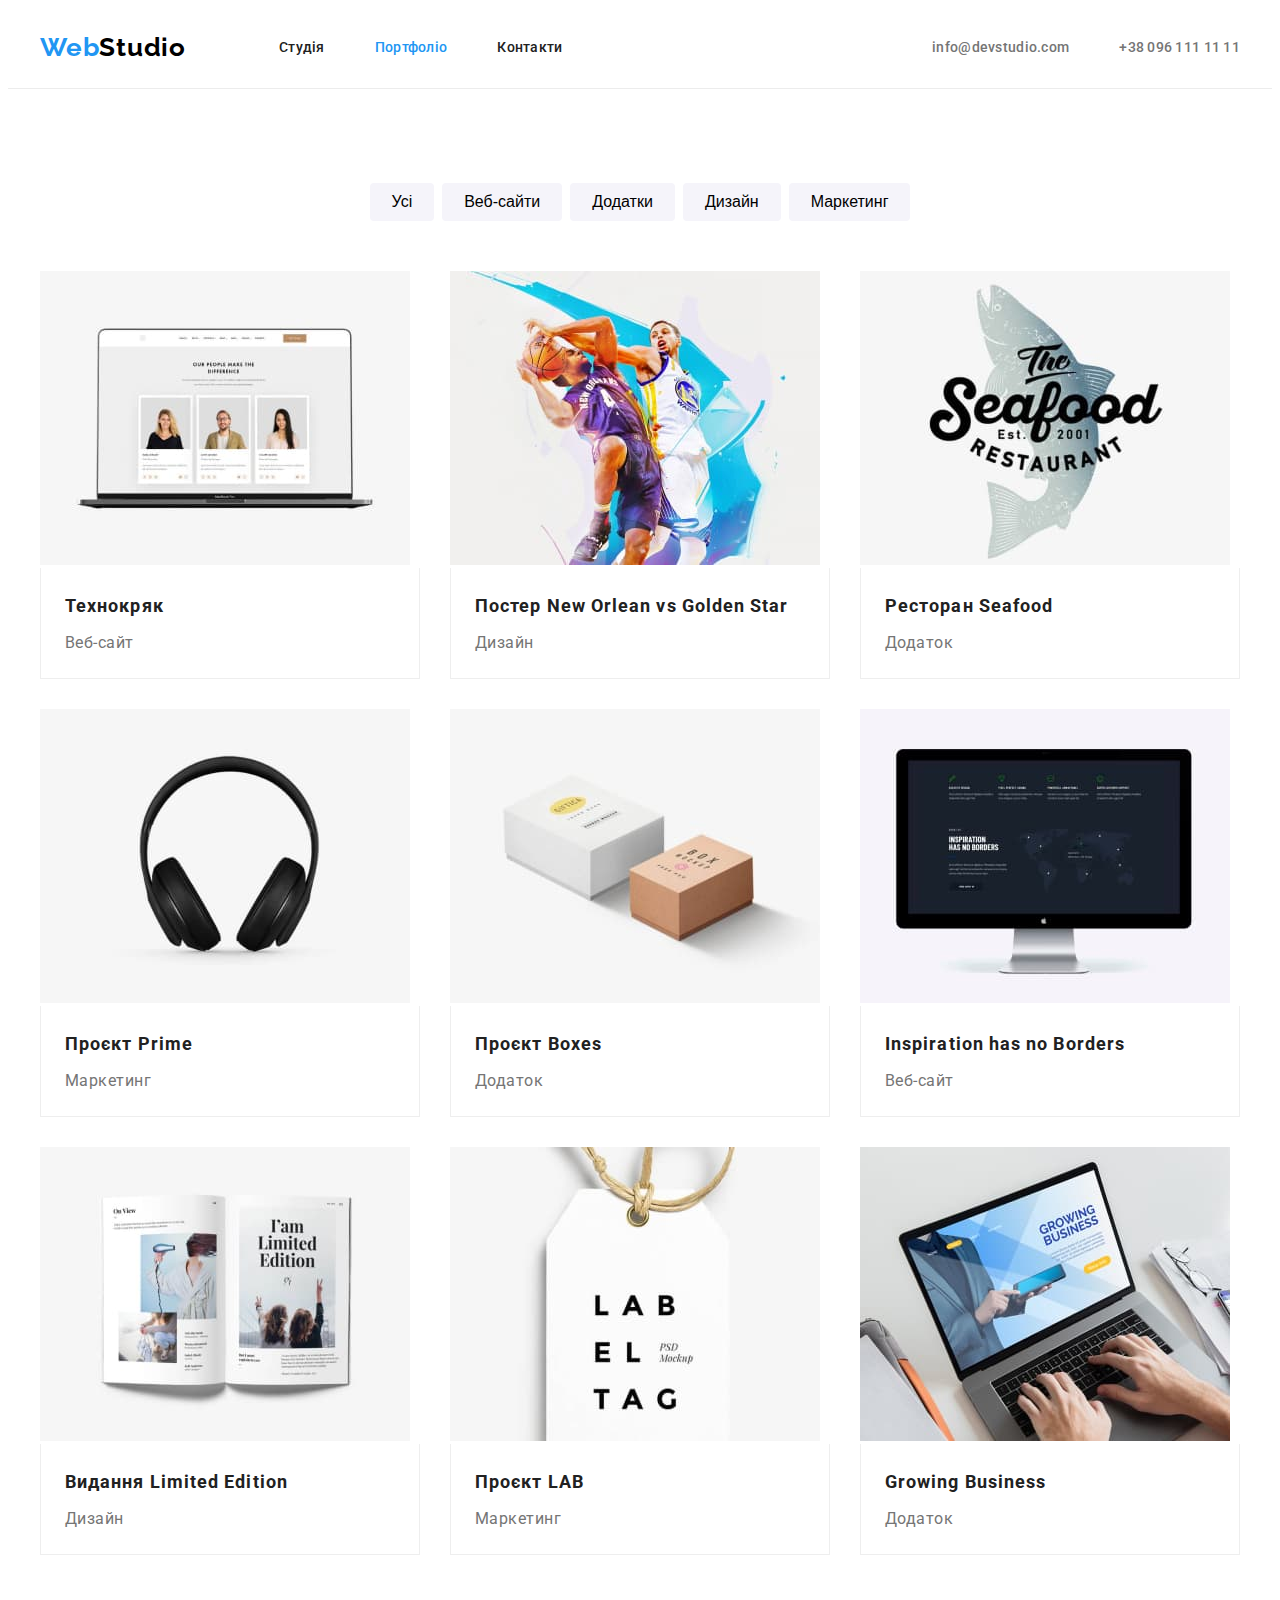
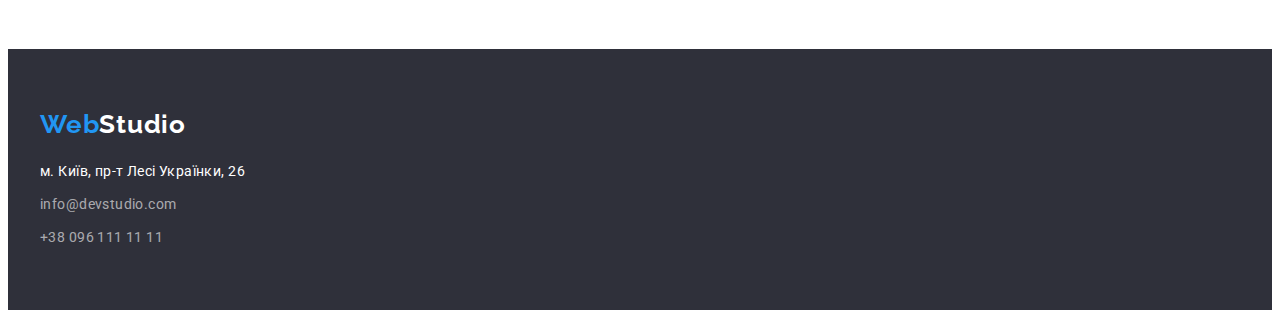
==== portfolio.html @ 23560414 "start" ====
<!DOCTYPE html>
<html lang="uk">
  <head>
    <meta charset="UTF-8" />
    <meta http-equiv="X-UA-Compatible" content="IE=edge" />
    <meta name="viewport" content="width=device-width, initial-scale=1.0" />
    <link
      rel="stylesheet"
      href="https://cdnjs.cloudflare.com/ajax/libs/modern-normalize/1.1.0/modern-normalize.min.css"
      integrity="sha512-wpPYUAdjBVSE4KJnH1VR1HeZfpl1ub8YT/NKx4PuQ5NmX2tKuGu6U/JRp5y+Y8XG2tV+wKQpNHVUX03MfMFn9Q=="
      crossorigin="anonymous"
      referrerpolicy="no-referrer"
    />
    <link rel="stylesheet" href="./css/styles.css" />
    <link rel="preconnect" href="https://fonts.googleapis.com" />
    <link rel="preconnect" href="https://fonts.gstatic.com" crossorigin />
    <link
      href="https://fonts.googleapis.com/css2?family=Raleway:wght@700&family=Roboto:wght@400;500;700;900&display=swap"
      rel="stylesheet"
    />
    <title>Портфоліо</title>
  </head>
  <body>
    <header class="page-header">
      <div class="container header-container">
        <a href="./index.html" class="logo"
          ><span class="logo-web">Web</span>Studio</a
        >
        <nav class="navigation">
          <ul class="header-nav">
            <li>
              <a href="./index.html" class="link-nav">Студія</a>
            </li>
            <li>
              <a href="./portfolio.html" class="link-nav current">Портфоліо</a>
            </li>
            <li>
              <a href="" class="link-nav">Контакти</a>
            </li>
          </ul>
        </nav>
        <ul class="contacts-nav-flex">
          <li>
            <a href="mailto:info@devstudio.com" class="contacts-nav"
              >info@devstudio.com</a
            >
          </li>
          <li>
            <a href="tel:+380961111111" class="contacts-nav"
              >+38 096 111 11 11</a
            >
          </li>
        </ul>
      </div>
    </header>
    <main>
        <section class="section">
          <div class="container">
            <h1 class="visually-hidden">Фільтр</h1>
          <ul class="container-filter">
            <li class="filter-list">
              <button type="button" class="button button-filter">Усі</button>
            </li>
            <li class="filter-list">
              <button type="button" class="button button-filter">
                Веб-сайти
              </button>
            </li>
            <li class="filter-list">
              <button type="button" class="button button-filter">
                Додатки
              </button>
            </li>
            <li class="filter-list">
              <button type="button" class="button button-filter">Дизайн</button>
            </li>
            <li class="filter-list">
              <button type="button" class="button button-filter">
                Маркетинг
              </button>
            </li>
          </ul>
          <ul class="container-projects">
            <li class="projects-list">
              <img
                src="./images/project-1.jpg"
                alt="Проект-1"
                width="370"
                height="294"
              />
              <div class="projects-item">
                <h2 class="title title-project">Технокряк</h2>
                <p class="content content-view">Веб-сайт</p>
              </div>
            </li>
            <li class="projects-list">
              <img
                src="./images/project-2.jpg"
                alt="Проект-2"
                width="370"
                height="294"
              />
              <div class="projects-item">
                <h2 class="title title-project">
                  Постер New Orlean vs Golden Star
                </h2>
                <p class="content content-view">Дизайн</p>
              </div>
            </li>
            <li class="projects-list">
              <img
                src="./images/project-3.jpg"
                alt="Проект-3"
                width="370"
                height="294"
              />
              <div class="projects-item">
                <h2 class="title title-project">Ресторан Seafood</h2>
                <p class="content content-view">Додаток</p>
              </div>
            </li>
            <li class="projects-list">
              <img
                src="./images/project-4.jpg"
                alt="Проект-4"
                width="370"
                height="294"
              />
              <div class="projects-item">
                <h2 class="title title-project">Проєкт Prime</h2>
                <p class="content content-view">Маркетинг</p>
              </div>
            </li>
            <li class="projects-list">
              <img
                src="./images/project-5.jpg"
                alt="Проект-5"
                width="370"
                height="294"
              />
              <div class="projects-item">
                <h2 class="title title-project">Проєкт Boxes</h2>
                <p class="content content-view">Додаток</p>
              </div>
            </li>
            <li class="projects-list">
              <img
                src="./images/project-6.jpg"
                alt="Проект-6"
                width="370"
                height="294"
              />
              <div class="projects-item">
                <h2 class="title title-project">Inspiration has no Borders</h2>
                <p class="content content-view">Веб-сайт</p>
              </div>
            </li>
            <li class="projects-list">
              <img
                src="./images/project-7.jpg"
                alt="Проект-7"
                width="370"
                height="294"
              />
              <div class="projects-item">
                <h2 class="title title-project">Видання Limited Edition</h2>
                <p class="content content-view">Дизайн</p>
              </div>
            </li>
            <li class="projects-list">
              <img
                src="./images/project-8.jpg"
                alt="Проект-8"
                width="370"
                height="294"
              />
              <div class="projects-item">
                <h2 class="title title-project">Проєкт LAB</h2>
                <p class="content content-view">Маркетинг</p>
              </div>
            </li>
            <li class="projects-list">
              <img
                src="./images/project-9.jpg"
                alt="Проект-9"
                width="370"
                height="294"
              />
              <div class="projects-item">
                <h2 class="title title-project">Growing Business</h2>
                <p class="content content-view">Додаток</p>
              </div>
            </li>
          </ul>
          </div>
      </section>
    </main>
    <footer class="footer">
      <div class="container">
        <a href="./index.html" class="logo-footer"
          ><span class="logo-web-footer">Web</span>Studio</a
        >
        <address>
          <ul>
            <li class="footer-list">
              <a href="https://goo.gl/maps/j4HgzEJUqqc4Ymoc8" class="address">
                м. Київ, пр-т Лесі Українки, 26</a
              >
            </li>
            <li class="footer-list">
              <a href="mailto:info@devstudio.com" class="contacts-footer"
                >info@devstudio.com</a
              >
            </li>
            <li>
              <a href="tel:+380961111111" class="contacts-footer"
                >+38 096 111 11 11</a
              >
            </li>
          </ul>
        </address>
      </div>
    </footer>
  </body>
</html>
---- css/styles.css ----
h1,
h2,
h3,
h4,
h5,
h6,
p{
    margin: 0;
}

body{
    background-color: #FFFFFF;
    font-family: 'Roboto', sans-serif;
    color: #757575;
    font-size: 14px;
    letter-spacing: 0.03em;
}
footer{
    background-color: #2F303A;
}
ul{
    list-style: none;
    padding: 0;
    margin: 0;
}

/* Header */
.header-nav{
    display: flex;
    gap: 50px;
}
.page-header{
    border-bottom: 1px solid #ECECEC;
    padding-top: 24px;
    padding-bottom: 25px;
}
.contacts-nav-flex{
    display: flex;
    gap: 50px;
}
.header-container{
    display: flex;
    align-items: center;
}
.logo{
    color: black;
    font-family: 'Raleway', sans-serif;
    text-decoration: none;
    font-weight: 700;
    font-size: 26px;
    line-height: 1.1923;
    letter-spacing: 0.03em;
    margin-right: 93px;
}
.logo-web{
    color: #2196F3;
    font-family: 'Raleway', sans-serif;
    text-decoration: none;
    font-weight: 700;
    font-size: 26px;
    line-height: 1.1923;
    letter-spacing: 0.03em;
}
.navigation{
    margin-right: auto;
}
.link-nav{
    color: #212121;
    text-decoration: none;
    font-weight: 500;
    font-size: 14px;
    line-height: 1.1428;
    letter-spacing: 0.02em;
    padding-top: 10px;
    padding-bottom: 10px;
}
.link-nav:hover, 
.link-nav:focus{
    color: #2196F3;
}
.contacts-nav{
    color: #757575;
    text-decoration: none;
    font-weight: 500;
    font-size: 14px;
    line-height: 1.1428;
    letter-spacing: 0.02em;
    padding-top: 10px;
    padding-bottom: 10px;
}
.contacts-nav:hover, 
.contacts-nav:focus{
    color: #2196F3;
}
/* Main index */
.banner{
    background-color: #2F303A;
    padding-top: 200px;
    padding-bottom: 200px;
}
.banner-title{
    color: #FFFFFF;
    text-align: center;
    font-weight: 900;
    font-size: 44px;
    line-height: 1.3636;
    letter-spacing: 0.06em;
    text-transform: uppercase;
    width: 696px;
    margin: 0 auto;
}
.title{
    color: #212121;
}
.content{
    color: #757575;
}
.logo-footer{
    color: #FFFFFF;
    font-family: 'Raleway', sans-serif;
    text-decoration: none;
    font-weight: 700;
    font-size: 26px;
    line-height: 1.1923;
    letter-spacing: 0.03em;
    margin-bottom: 20px;
    display: block;
}
.logo-web-footer{
    color: #2196F3;
    font-family: 'Raleway', sans-serif;
    text-decoration: none;
    font-weight: 700;
    font-size: 26px;
    line-height: 1.1923;
    letter-spacing: 0.03em;
}
.footer-list{
    margin-bottom: 9px;
}
.address{
    color: #FFFFFF;
    text-decoration: none;
    font-weight: 400;
    font-size: 14px;
    line-height: 1.7142;
    letter-spacing: 0.03em;
    font-style: normal;
}
.address:focus,
.address:hover{
    color: #2196F3; 
}
.contacts-footer{
    color: rgba(255, 255, 255, 0.6);
    text-decoration: none;
    font-weight: 400;
    font-size: 14px;
    line-height: 1.7142;
    letter-spacing: 0.03em;
    font-style: normal;
}
.contacts-footer:hover,
.contacts-footer:focus{
    color: #2196F3;
}
.footer{
    padding-top: 60px;
    padding-bottom: 60px;
}
.button{
    cursor: pointer;
}
.banner button{
    display: block;
    background: #2196F3;
    font-weight: 700;
    font-size: 16px;
    line-height: 1.87;
    color: #FFFFFF;
    margin: 0 auto;
    margin-top: 30px;
    border-radius: 4px;
    border: 0;
    padding: 10px 32px ;
}
.advances{
    display: flex;
    gap: 30px;
}
.title-advances{  
    font-weight: 700;
    font-size: 14px;
    line-height: 1.1428;
    letter-spacing: 0.03em;
    text-transform: uppercase;
    margin-bottom: 10px;
}
.content-advances {
    font-weight: 400;
    font-size: 14px;
    line-height: 1.7142;
    letter-spacing: 0.03em;
}
.advances-list{
    width: 270px;
}
.title-working{
    font-weight: 700;
    font-size: 36px;
    line-height: 1.1666;
    text-align: center;
    letter-spacing: 0.03em;
    margin-bottom: 50px;
}
.working-img{
    display: block;
    max-width: 100%;
    height: auto;
}
.working{
    display: flex;
    gap: 30px;
}
.team{
    display: flex;
    gap: 30px;
}
.title-team{
    font-weight: 700;
    font-size: 36px;
    line-height: 1.1666;
    text-align: center;
    letter-spacing: 0.03em;
    margin-bottom: 50px;
}
.title-teammate{
    font-weight: 500;
    font-size: 16px;
    line-height: 1.1875;
    letter-spacing: 0.03em;
    margin-bottom: 10px;
}
.container-team{
    text-align: center;
      
}
.section-team{
    background-color:#F5F4FA ;
}
.team-content{
    background: #FFFFFF;
    box-shadow: 0px 1px 3px rgba(0, 0, 0, 0.12), 0px 1px 1px rgba(0, 0, 0, 0.14), 0px 2px 1px rgba(0, 0, 0, 0.2);
    border-radius: 0px 0px 4px 4px;
    padding-top: 30px;
    padding-bottom: 30px;
    display: block;
    max-width: 100%;
    height: auto;
}
.content-post{
    font-weight: 400;
    font-size: 16px;
    line-height: 1.1875;
    letter-spacing: 0.03em;
}
.button-filter{
    background: #F5F4FA;
    font-weight: 500;
    font-size: 16px;
    line-height: 1.625;
    border-radius: 4px;
    padding-top: 6px;
    padding-bottom: 6px;
    padding-left: 22px;
    padding-right: 22px;
    border: none;
}
.button-filter:focus,
.button-filter:hover{
    background: #2196F3;
    color: #FFFFFF;
}
.title-project{
    font-weight: 700;
    font-size: 18px;
    line-height: 2;
    letter-spacing: 0.06em;
    margin-bottom: 4px;
}

.current{
    color: #2196F3;
}
.section{
    padding-top: 94px;
    padding-bottom: 94px;
}
.section-working{
    padding-top: 0;
}
.container-filter{
    display: flex;
    justify-content: center;
    gap: 8px;
    margin-bottom: 50px;
}
.projects-item{
    border-bottom: 1px solid #EEEEEE;
    border-left: 1px solid #EEEEEE;
    border-right: 1px solid #EEEEEE;
    padding-left: 24px;
    padding-right: 24px;
    padding-top: 20px;
    padding-bottom: 20px;
}
.projects-list{
    flex-basis: calc((100% - 60px) / 3);
}
.container-projects{
    display: flex;
    flex-wrap: wrap;
    gap: 30px;
}
.container{
    width: 1200px;
    padding-left: 15px;
    padding-right: 15px;
    margin: 0 auto;
    
}
.content-view{
    font-weight: 400;
    font-size: 16px;
    line-height: 1.875;
    letter-spacing: 0.03em;
}
.visually-hidden {
    position: absolute;
    width: 1px;
    height: 1px;
    margin: -1px;
    border: 0;
    padding: 0;
    
    white-space: nowrap;
    clip-path: inset(100%);
    clip: rect(0 0 0 0);
    overflow: hidden;
  }
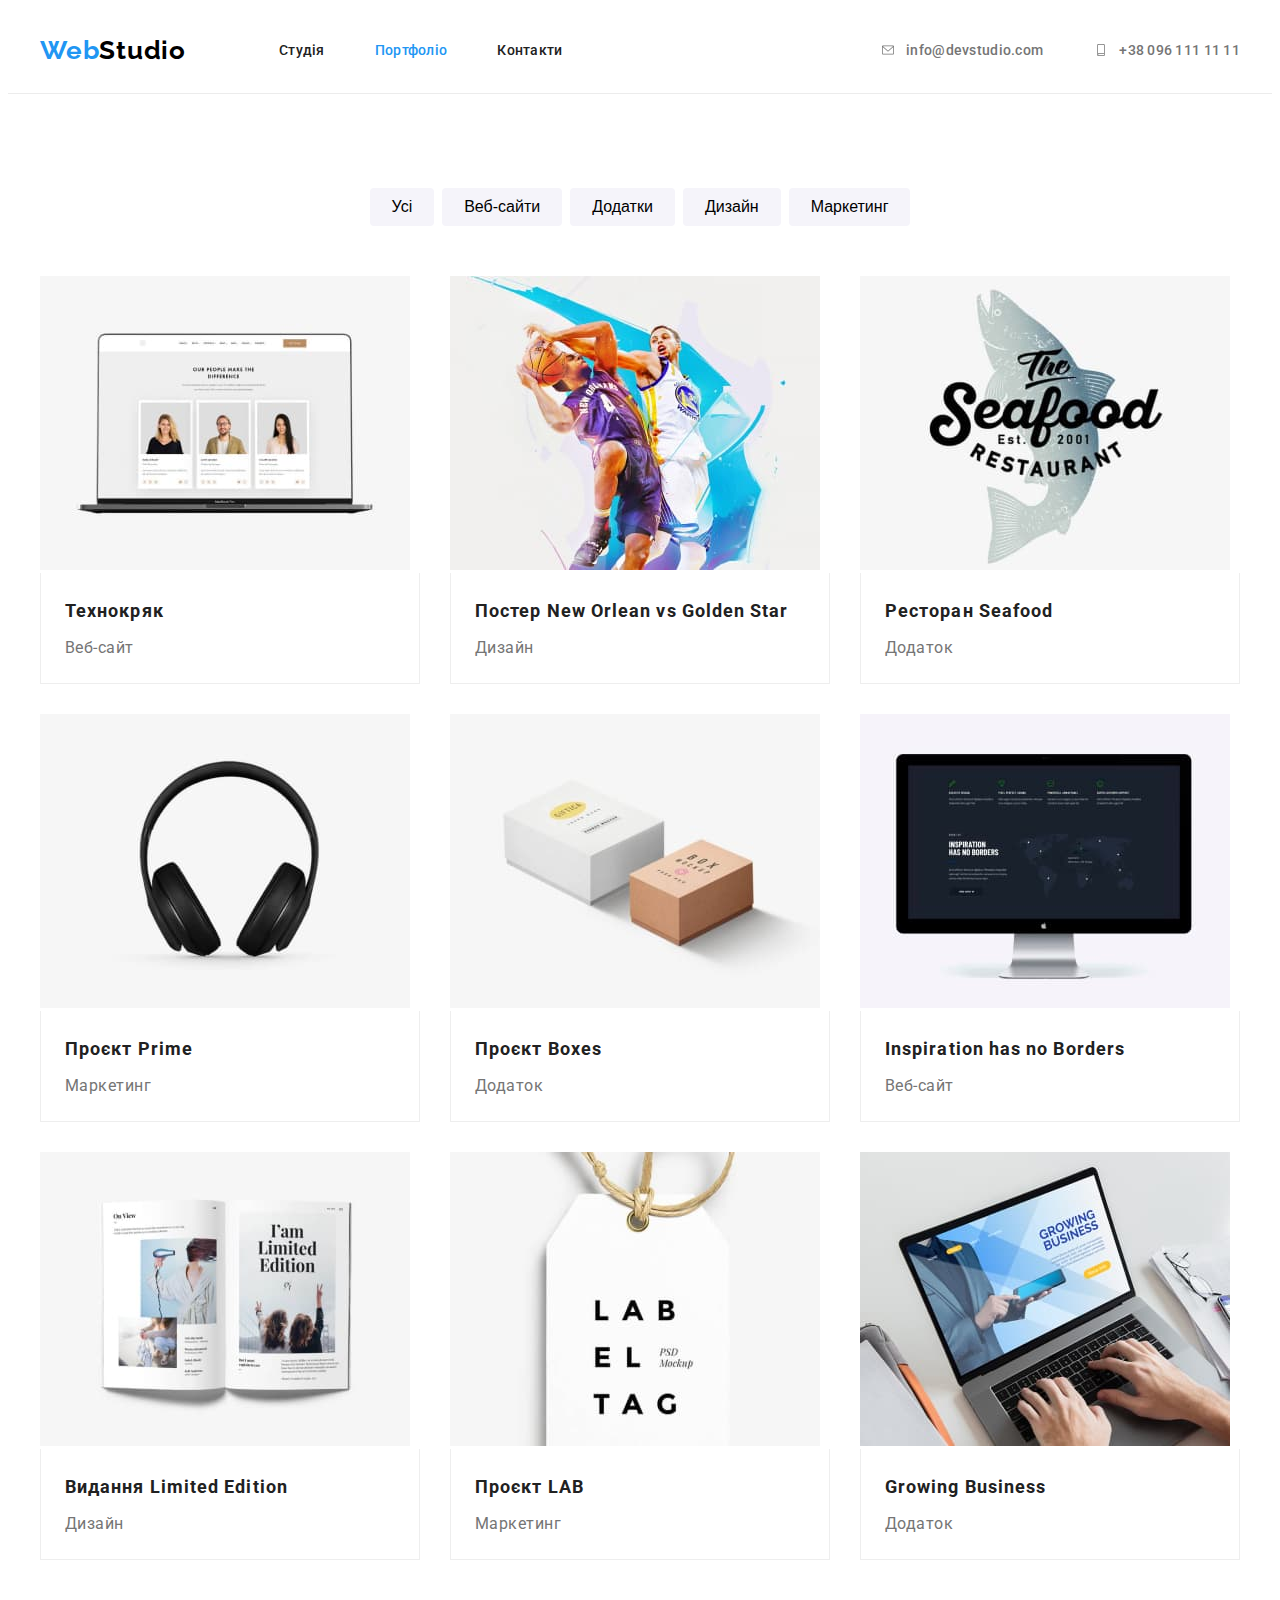
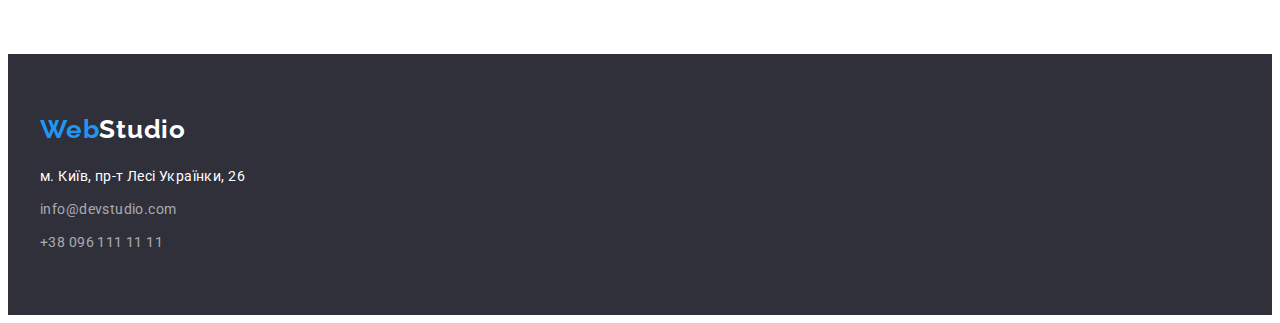
==== commit f6e8f7dc: "commit2" ====
--- a/portfolio.html
+++ b/portfolio.html
@@ -42,12 +42,20 @@
         <ul class="contacts-nav-flex">
           <li>
             <a href="mailto:info@devstudio.com" class="contacts-nav"
-              >info@devstudio.com</a
+              >
+              <svg class="icon-contacts" width="16" height="12">
+                <use href="./images/icons.svg#icon-envelope"></use>
+              </svg>
+              info@devstudio.com</a
             >
           </li>
           <li>
             <a href="tel:+380961111111" class="contacts-nav"
-              >+38 096 111 11 11</a
+              >
+              <svg class="icon-contacts" width="16" height="12">
+                <use href="./images/icons.svg#icon-smartphone"></use>
+              </svg>
+              +38 096 111 11 11</a
             >
           </li>
         </ul>
--- a/css/styles.css
+++ b/css/styles.css
@@ -17,6 +17,7 @@
 }
 footer{
     background-color: #2F303A;
+    display: flex;
 }
 ul{
     list-style: none;
@@ -37,6 +38,7 @@
 .contacts-nav-flex{
     display: flex;
     gap: 50px;
+    text-align: center;
 }
 .header-container{
     display: flex;
@@ -87,16 +89,39 @@
     letter-spacing: 0.02em;
     padding-top: 10px;
     padding-bottom: 10px;
+    display: flex;
+    align-items: center;
 }
 .contacts-nav:hover, 
 .contacts-nav:focus{
     color: #2196F3;
 }
+.icon-contacts{
+    fill: #757575;
+    margin-right: 10px;
+}
+.contacts-nav:hover .icon-contacts{
+    fill: #2196F3;
+} 
+.contacts-nav:focus .icon-contacts{
+    fill: #2196F3;
+} 
 /* Main index */
 .banner{
     background-color: #2F303A;
+    background-image: linear-gradient(to right, 
+    rgba(47, 48, 58, 0.4), 
+    rgba(47, 48, 58, 0.4)), 
+    url(../images/Img\ \(16\)\ \(1\).jpg) ;
+    background-size: cover;
+    background-repeat: no-repeat;
+    background-position: center;
     padding-top: 200px;
     padding-bottom: 200px;
+    margin-left: auto;
+    margin-right: auto;
+    text-align: center;
+    max-width: 1600px;
 }
 .banner-title{
     color: #FFFFFF;
@@ -204,6 +229,15 @@
 }
 .advances-list{
     width: 270px;
+}
+.advances-style{
+    background-color: #F5F4FA;
+    width: 270px;
+    height: 120px;
+    margin-bottom: 30px;
+    display: flex;
+    align-items: center;
+    justify-content: center;
 }
 .title-working{
     font-weight: 700;
@@ -258,11 +292,44 @@
     max-width: 100%;
     height: auto;
 }
+
+.team-soc-list{
+display: flex;
+justify-content: center;
+gap: 10px;
+}
+.team-soc-item{
+width: 44px;
+height: 44px;
+}
+.team-soc-link{
+width: 100%;
+height: 100%;
+background-color: #FFFFFF;
+border-radius: 50%;
+display: flex;
+align-items: center;
+justify-content: center;
+}
+.team-soc-link:hover,
+.team-soc-link:focus{
+    background-color: #2196F3;
+}
+.team-soc-icon{
+    fill: #AFB1B8;
+}
+.team-soc-link:hover .team-soc-icon {
+    fill: #FFFFFF;
+}
+.team-soc-link:focus .team-soc-icon{
+    fill: #FFFFFF;
+}
 .content-post{
     font-weight: 400;
     font-size: 16px;
     line-height: 1.1875;
     letter-spacing: 0.03em;
+    margin-bottom: 16px;
 }
 .button-filter{
     background: #F5F4FA;
@@ -305,6 +372,46 @@
     gap: 8px;
     margin-bottom: 50px;
 }
+.title-clients{
+    font-weight: 700;
+    font-size: 36px;
+    line-height: 1.1666;
+    text-align: center;
+    letter-spacing: 0.03em;
+    margin-bottom: 50px;   
+}
+.clients-list{
+    display: flex;
+    gap: 30px;
+    justify-content: space-between;
+    padding: 0;
+}
+.clients-item{
+    width: 170px;
+    height: 92px;
+    border: 1px solid #AFB1B8;
+    border-radius: 4px;
+}
+.clients-item:hover,
+.clients-item:focus{
+    border-color: #2196F3;
+}
+.clients-item:hover .clients-icon{
+    fill: #2196F3;
+}
+.clients-item:focus .clients-icon{
+    fill: #2196F3;
+}
+.clients-link{
+    width: 100%;
+    height: 100%;
+    display: flex;
+    align-items: center;
+    justify-content: center;
+}
+.clients-icon{
+    fill: #AFB1B8;
+}
 .projects-item{
     border-bottom: 1px solid #EEEEEE;
     border-left: 1px solid #EEEEEE;
@@ -327,13 +434,55 @@
     padding-left: 15px;
     padding-right: 15px;
     margin: 0 auto;
-    
 }
 .content-view{
     font-weight: 400;
     font-size: 16px;
     line-height: 1.875;
     letter-spacing: 0.03em;
+}
+.container-contacts-footer{
+    width: 1200px;
+    padding-left: 15px;
+    padding-right: 15px;
+    margin: 0 auto;  
+}
+.icons-footer{
+    font-weight: 700;
+    font-size: 14px;
+    line-height: 16px;
+    letter-spacing: 0.03em;
+    text-transform: uppercase;
+    color: #FFFFFF;
+    margin-bottom: 20px;
+    display: block;
+}
+.footer-soc-item{
+    width: 44px;
+    height: 44px;
+}
+.footer-soc-list{
+    display: flex;
+    gap: 10px;
+}
+.footer-soc-icon{
+    fill: #FFFFFF;
+}
+.footer-soc-link{
+    width: 100%;
+    height: 100%;
+    background-color: rgba(255, 255, 255, 0.1);;
+    border-radius: 50%;
+    display: flex;
+    align-items: center;
+    justify-content: center;
+}
+.footer-soc-link:hover,
+.footer-soc-link:focus{
+    background-color: #2196F3; 
+}
+.container-footer-icon{
+    display: flex;
 }
 .visually-hidden {
     position: absolute;
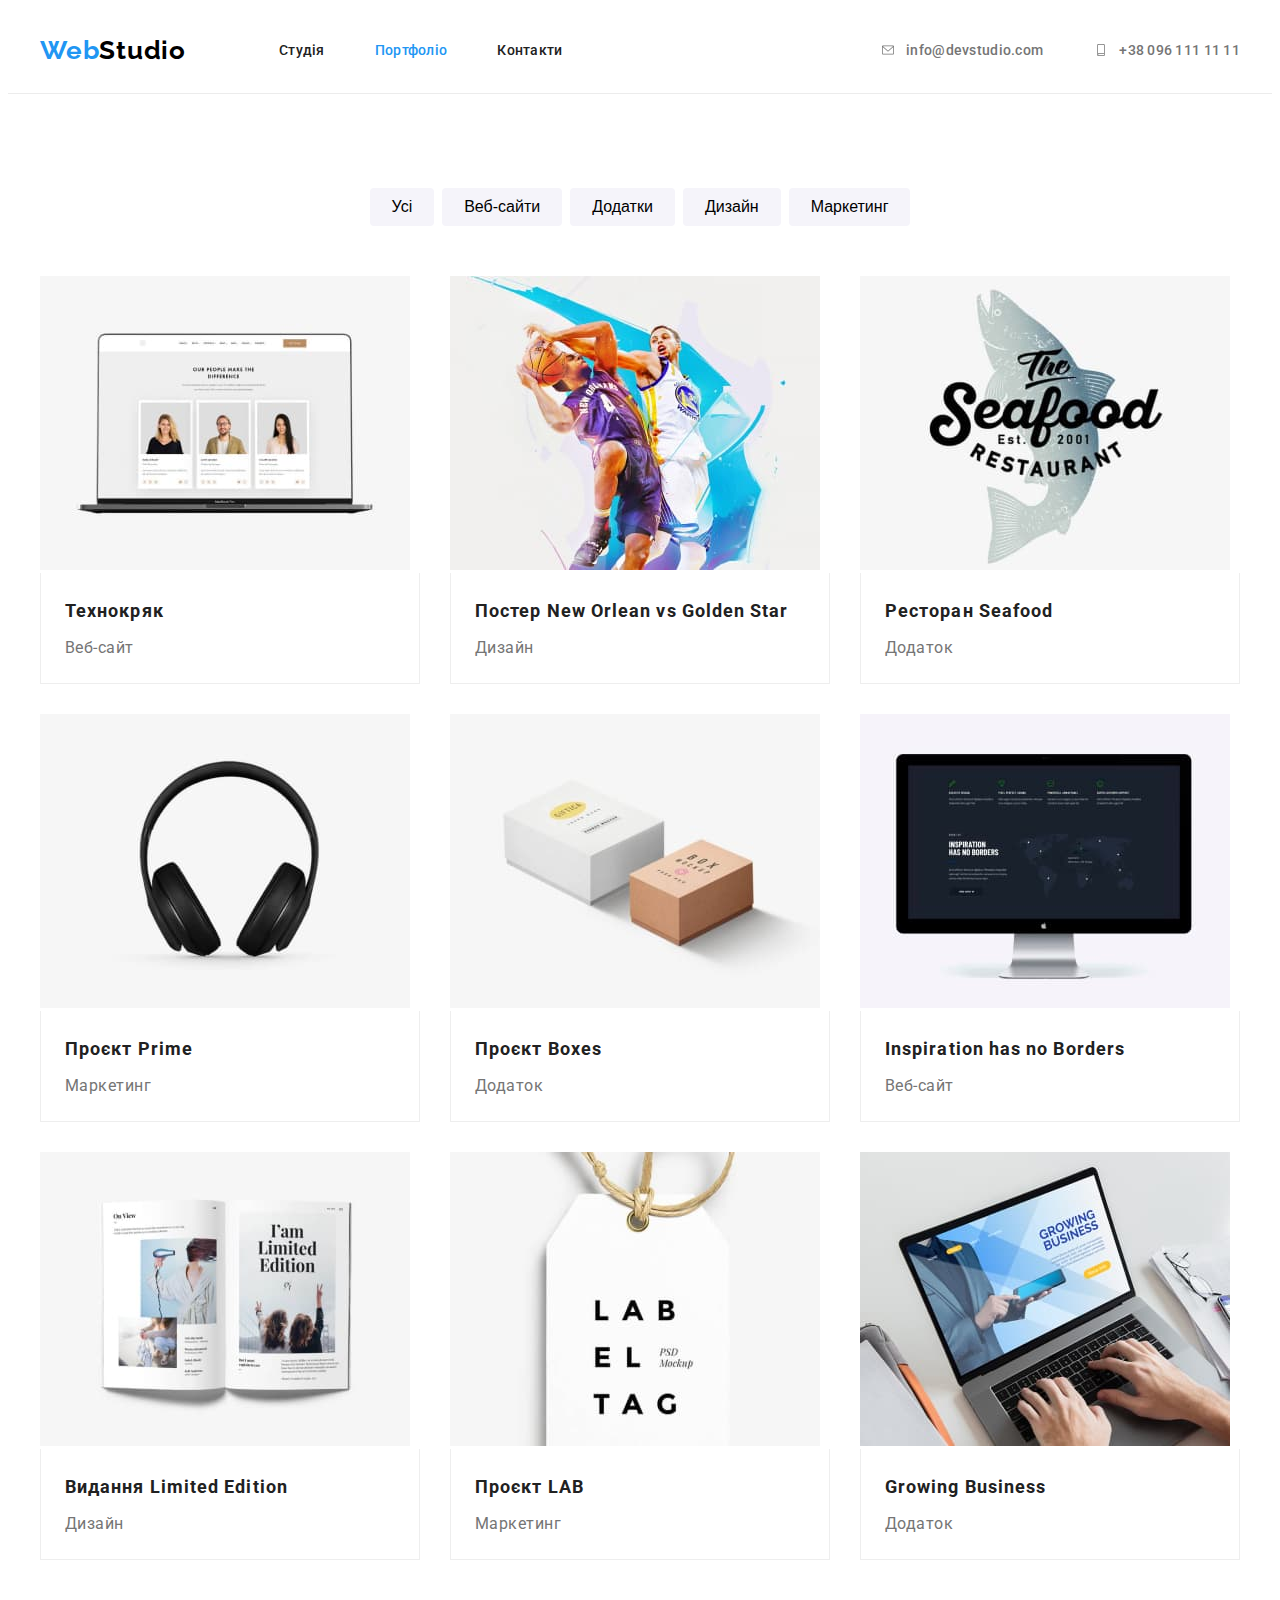
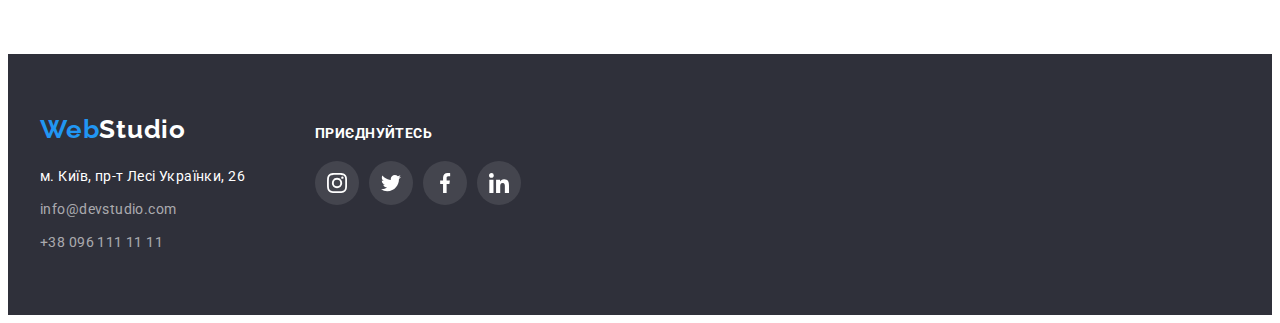
==== commit 9c804311: "finish" ====
--- a/portfolio.html
+++ b/portfolio.html
@@ -41,8 +41,7 @@
         </nav>
         <ul class="contacts-nav-flex">
           <li>
-            <a href="mailto:info@devstudio.com" class="contacts-nav"
-              >
+            <a href="mailto:info@devstudio.com" class="contacts-nav">
               <svg class="icon-contacts" width="16" height="12">
                 <use href="./images/icons.svg#icon-envelope"></use>
               </svg>
@@ -50,8 +49,7 @@
             >
           </li>
           <li>
-            <a href="tel:+380961111111" class="contacts-nav"
-              >
+            <a href="tel:+380961111111" class="contacts-nav">
               <svg class="icon-contacts" width="16" height="12">
                 <use href="./images/icons.svg#icon-smartphone"></use>
               </svg>
@@ -62,9 +60,9 @@
       </div>
     </header>
     <main>
-        <section class="section">
-          <div class="container">
-            <h1 class="visually-hidden">Фільтр</h1>
+      <section class="section">
+        <div class="container">
+          <h1 class="visually-hidden">Фільтр</h1>
           <ul class="container-filter">
             <li class="filter-list">
               <button type="button" class="button button-filter">Усі</button>
@@ -200,33 +198,68 @@
               </div>
             </li>
           </ul>
-          </div>
+        </div>
       </section>
     </main>
     <footer class="footer">
-      <div class="container">
-        <a href="./index.html" class="logo-footer"
-          ><span class="logo-web-footer">Web</span>Studio</a
-        >
-        <address>
-          <ul>
-            <li class="footer-list">
-              <a href="https://goo.gl/maps/j4HgzEJUqqc4Ymoc8" class="address">
-                м. Київ, пр-т Лесі Українки, 26</a
-              >
-            </li>
-            <li class="footer-list">
-              <a href="mailto:info@devstudio.com" class="contacts-footer"
-                >info@devstudio.com</a
-              >
-            </li>
-            <li>
-              <a href="tel:+380961111111" class="contacts-footer"
-                >+38 096 111 11 11</a
-              >
-            </li>
-          </ul>
-        </address>
+      <div class="container container-contacts-footer">
+        <div>
+          <a href="./index.html" class="logo-footer"
+            ><span class="logo-web-footer">Web</span>Studio</a
+          >
+          <address>
+            <ul>
+              <li class="footer-list">
+                <a href="https://goo.gl/maps/j4HgzEJUqqc4Ymoc8" class="address">
+                  м. Київ, пр-т Лесі Українки, 26</a
+                >
+              </li>
+              <li class="footer-list">
+                <a href="mailto:info@devstudio.com" class="contacts-footer"
+                  >info@devstudio.com</a
+                >
+              </li>
+              <li>
+                <a href="tel:+380961111111" class="contacts-footer"
+                  >+38 096 111 11 11</a
+                >
+              </li>
+            </ul>
+          </address>
+        </div>
+        <div class="container-footer-icon">
+          <span class="icons-footer">ПРИЄДНУЙТЕСЬ</span>
+          <ul class="footer-soc-list">
+            <li class="footer-soc-item">
+              <a class="footer-soc-link" href="">
+                <svg class="footer-soc-icon" width="20" height="20">
+                  <use href="./images/icons.svg#icon-instagram"></use>
+                </svg>
+              </a>
+            </li>
+            <li class="footer-soc-item">
+              <a class="footer-soc-link" href="">
+                <svg class="footer-soc-icon" width="20" height="20">
+                  <use href="./images/icons.svg#icon-twitter"></use>
+                </svg>
+              </a>
+            </li>
+            <li class="footer-soc-item">
+              <a class="footer-soc-link" href="">
+                <svg class="footer-soc-icon" width="20" height="20">
+                  <use href="./images/icons.svg#icon-facebook"></use>
+                </svg>
+              </a>
+            </li>
+            <li class="footer-soc-item">
+              <a class="footer-soc-link" href="">
+                <svg class="footer-soc-icon" width="20" height="20">
+                  <use href="./images/icons.svg#icon-linkedin"></use>
+                </svg>
+              </a>
+            </li>
+          </ul>
+        </div>
       </div>
     </footer>
   </body>
--- a/css/styles.css
+++ b/css/styles.css
@@ -445,7 +445,9 @@
     width: 1200px;
     padding-left: 15px;
     padding-right: 15px;
-    margin: 0 auto;  
+    margin: 0 auto; 
+    display: flex; 
+    align-items: baseline;
 }
 .icons-footer{
     font-weight: 700;
@@ -482,7 +484,7 @@
     background-color: #2196F3; 
 }
 .container-footer-icon{
-    display: flex;
+    margin-left: 70px;
 }
 .visually-hidden {
     position: absolute;
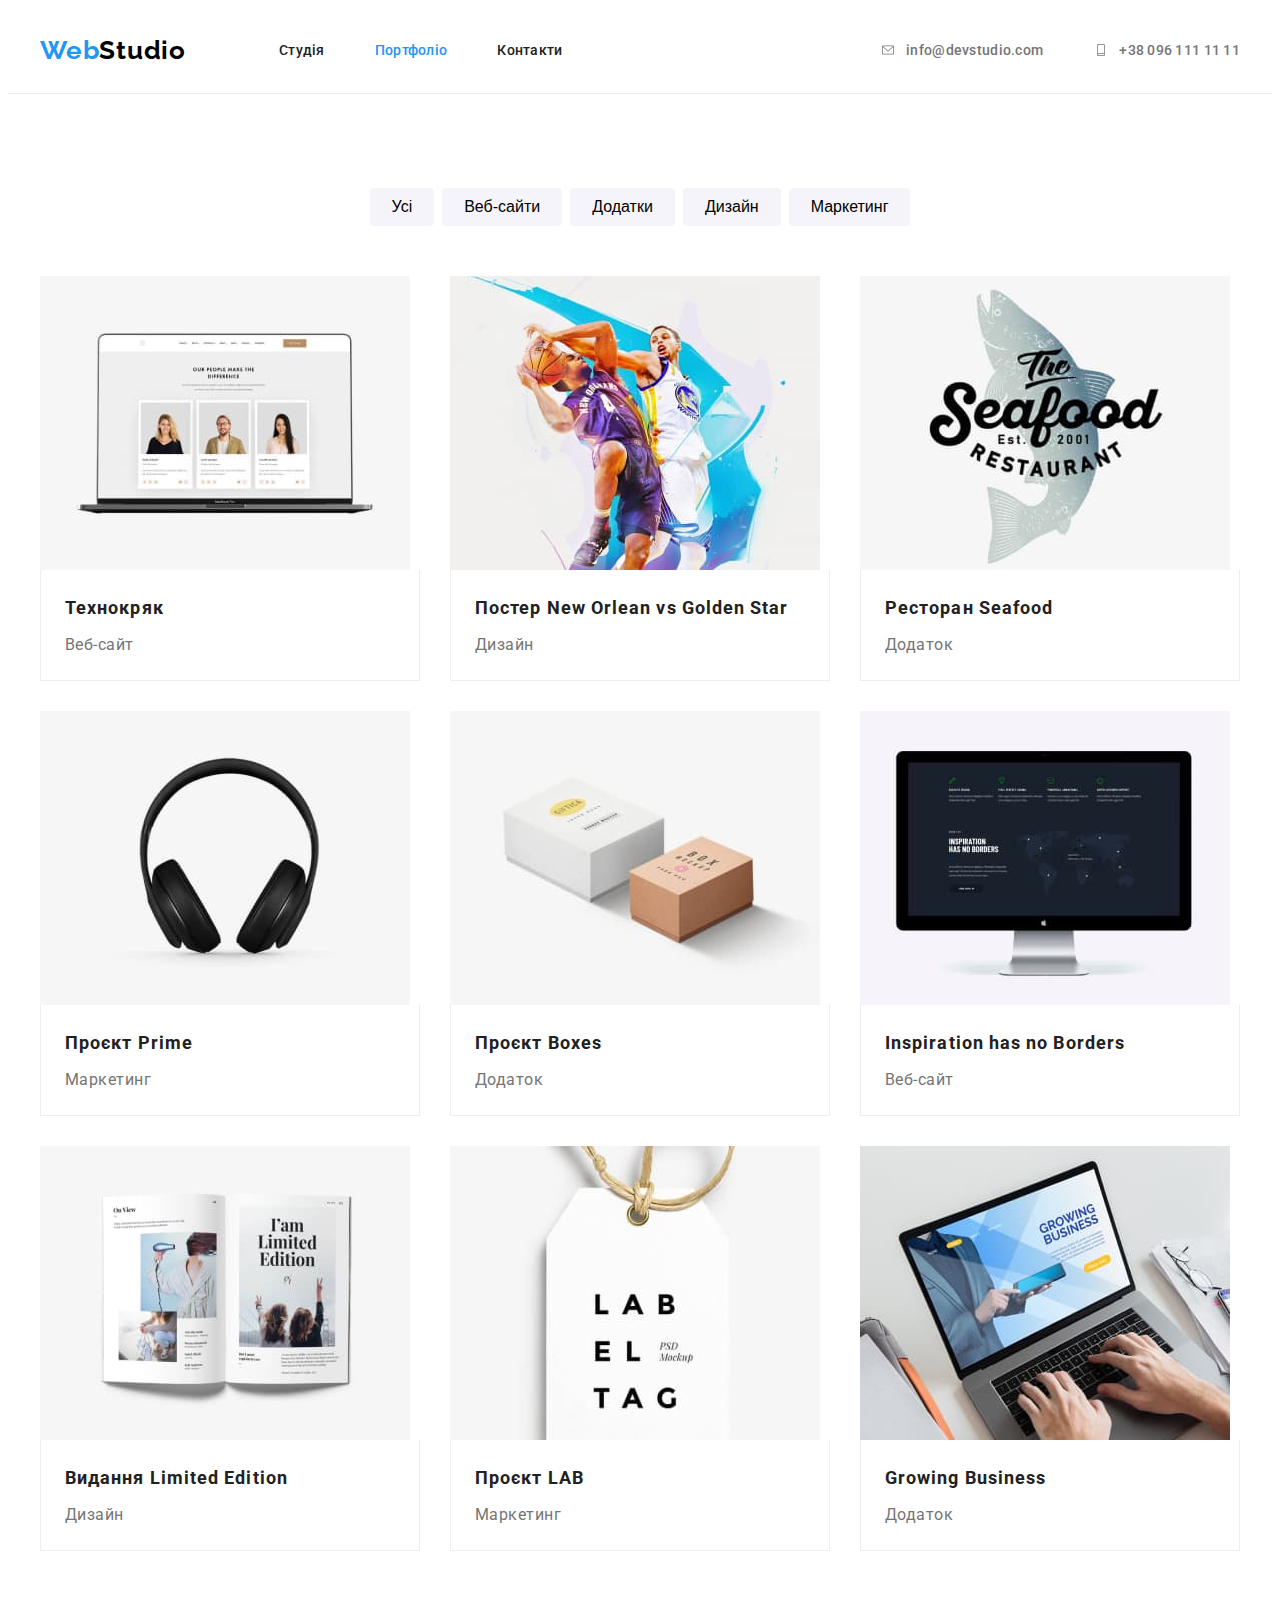
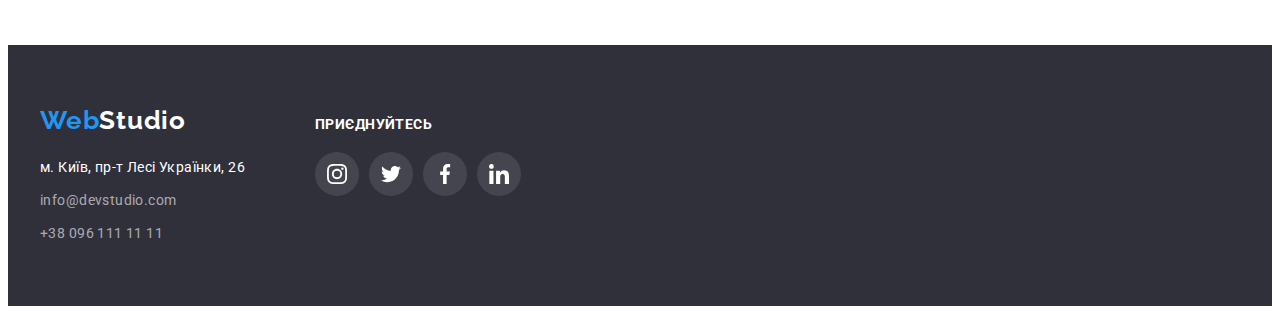
==== commit 6c9fb13c: "finish2" ====
--- a/portfolio.html
+++ b/portfolio.html
@@ -88,7 +88,9 @@
           </ul>
           <ul class="container-projects">
             <li class="projects-list">
-              <img
+              <a href="" class="project-link">
+                <img
+                class="project-picture"
                 src="./images/project-1.jpg"
                 alt="Проект-1"
                 width="370"
@@ -98,9 +100,12 @@
                 <h2 class="title title-project">Технокряк</h2>
                 <p class="content content-view">Веб-сайт</p>
               </div>
-            </li>
-            <li class="projects-list">
-              <img
+              </a>
+            </li>
+            <li class="projects-list">
+              <a href="" class="project-link">
+                <img
+                class="project-picture"
                 src="./images/project-2.jpg"
                 alt="Проект-2"
                 width="370"
@@ -112,9 +117,12 @@
                 </h2>
                 <p class="content content-view">Дизайн</p>
               </div>
-            </li>
-            <li class="projects-list">
-              <img
+              </a>
+            </li>
+            <li class="projects-list">
+              <a href="" class="project-link">
+                <img
+                class="project-picture"
                 src="./images/project-3.jpg"
                 alt="Проект-3"
                 width="370"
@@ -124,9 +132,12 @@
                 <h2 class="title title-project">Ресторан Seafood</h2>
                 <p class="content content-view">Додаток</p>
               </div>
-            </li>
-            <li class="projects-list">
-              <img
+              </a>
+            </li>
+            <li class="projects-list">
+              <a href="" class="project-link">
+                <img
+                class="project-picture"
                 src="./images/project-4.jpg"
                 alt="Проект-4"
                 width="370"
@@ -136,9 +147,12 @@
                 <h2 class="title title-project">Проєкт Prime</h2>
                 <p class="content content-view">Маркетинг</p>
               </div>
-            </li>
-            <li class="projects-list">
-              <img
+              </a>
+            </li>
+            <li class="projects-list">
+              <a href="" class="project-link">
+                <img
+                class="project-picture"
                 src="./images/project-5.jpg"
                 alt="Проект-5"
                 width="370"
@@ -148,9 +162,12 @@
                 <h2 class="title title-project">Проєкт Boxes</h2>
                 <p class="content content-view">Додаток</p>
               </div>
-            </li>
-            <li class="projects-list">
-              <img
+              </a>
+            </li>
+            <li class="projects-list">
+              <a href="" class="project-link">
+                <img
+                class="project-picture"
                 src="./images/project-6.jpg"
                 alt="Проект-6"
                 width="370"
@@ -160,9 +177,12 @@
                 <h2 class="title title-project">Inspiration has no Borders</h2>
                 <p class="content content-view">Веб-сайт</p>
               </div>
-            </li>
-            <li class="projects-list">
-              <img
+              </a>
+            </li>
+            <li class="projects-list">
+              <a href="" class="project-link">
+                <img
+                class="project-picture"
                 src="./images/project-7.jpg"
                 alt="Проект-7"
                 width="370"
@@ -172,9 +192,12 @@
                 <h2 class="title title-project">Видання Limited Edition</h2>
                 <p class="content content-view">Дизайн</p>
               </div>
-            </li>
-            <li class="projects-list">
-              <img
+              </a>
+            </li>
+            <li class="projects-list">
+              <a href="" class="project-link">
+                <img
+                class="project-picture"
                 src="./images/project-8.jpg"
                 alt="Проект-8"
                 width="370"
@@ -184,9 +207,12 @@
                 <h2 class="title title-project">Проєкт LAB</h2>
                 <p class="content content-view">Маркетинг</p>
               </div>
-            </li>
-            <li class="projects-list">
-              <img
+              </a>
+            </li>
+            <li class="projects-list">
+              <a href="" class="project-link">
+                <img
+                class="project-picture"
                 src="./images/project-9.jpg"
                 alt="Проект-9"
                 width="370"
@@ -196,6 +222,7 @@
                 <h2 class="title title-project">Growing Business</h2>
                 <p class="content content-view">Додаток</p>
               </div>
+              </a>
             </li>
           </ul>
         </div>
--- a/css/styles.css
+++ b/css/styles.css
@@ -99,6 +99,10 @@
 .icon-contacts{
     fill: #757575;
     margin-right: 10px;
+}
+.contacts-nav svg{
+    width: 16px;
+    height: 12px;
 }
 .contacts-nav:hover .icon-contacts{
     fill: #2196F3;
@@ -208,6 +212,7 @@
     border-radius: 4px;
     border: 0;
     padding: 10px 32px ;
+    letter-spacing: 0.06em;
 }
 .advances{
     display: flex;
@@ -292,7 +297,11 @@
     max-width: 100%;
     height: auto;
 }
-
+.team-picture{
+    display: block;
+    max-width: 100%;
+    height: auto;
+}
 .team-soc-list{
 display: flex;
 justify-content: center;
@@ -347,6 +356,7 @@
 .button-filter:hover{
     background: #2196F3;
     color: #FFFFFF;
+    box-shadow: 0px 3px 1px rgba(0, 0, 0, 0.1), 0px 1px 2px rgba(0, 0, 0, 0.08), 0px 2px 2px rgba(0, 0, 0, 0.12);
 }
 .title-project{
     font-weight: 700;
@@ -354,6 +364,19 @@
     line-height: 2;
     letter-spacing: 0.06em;
     margin-bottom: 4px;
+}
+.project-link{
+    display: block;
+    text-decoration: none;
+}
+.project-link:hover,
+.project-link:focus{
+    box-shadow: 0px 1px 1px rgba(0, 0, 0, 0.12), 0px 4px 4px rgba(0, 0, 0, 0.06), 1px 4px 6px rgba(0, 0, 0, 0.16);
+}
+.project-picture{
+    display: block;
+    max-width: 100%;
+    height: auto;
 }
 
 .current{
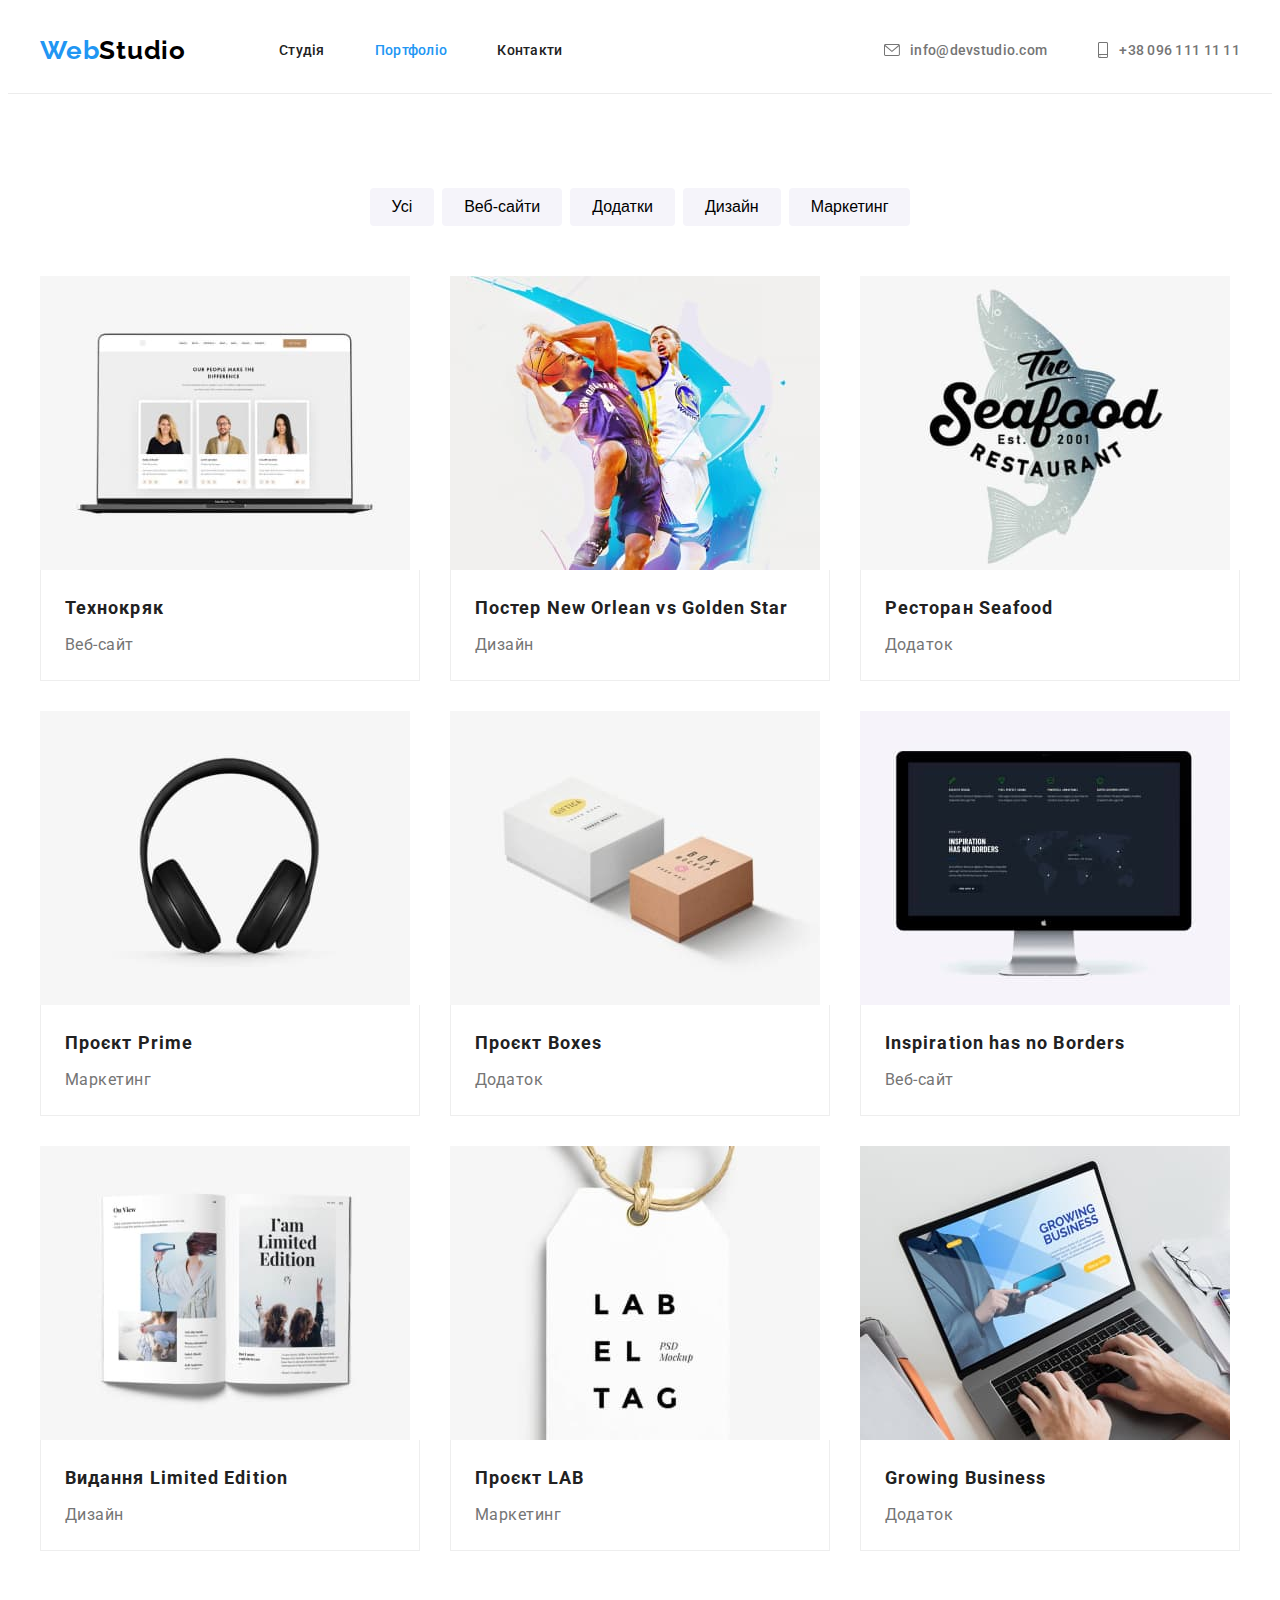
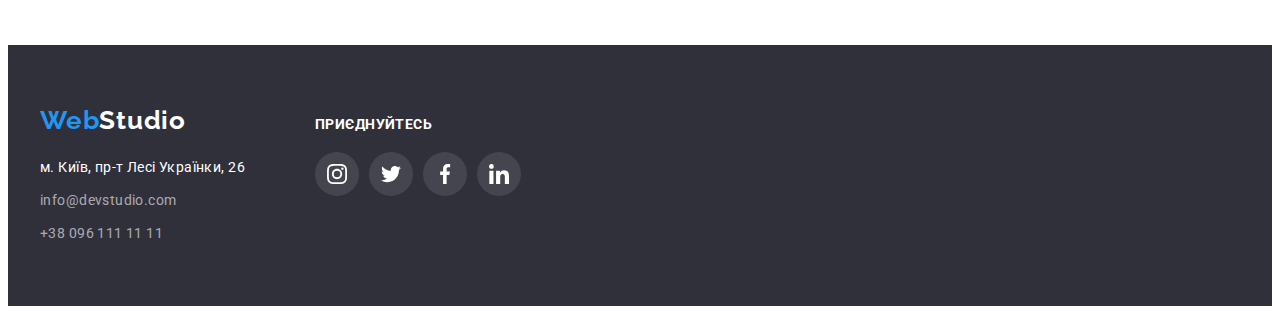
==== commit 5d15d016: "finish3" ====
--- a/portfolio.html
+++ b/portfolio.html
@@ -43,15 +43,15 @@
           <li>
             <a href="mailto:info@devstudio.com" class="contacts-nav">
               <svg class="icon-contacts" width="16" height="12">
-                <use href="./images/icons.svg#icon-envelope"></use>
+                <use href="./images/icons(2).svg#icon-envelope-2"></use>
               </svg>
               info@devstudio.com</a
             >
           </li>
           <li>
             <a href="tel:+380961111111" class="contacts-nav">
-              <svg class="icon-contacts" width="16" height="12">
-                <use href="./images/icons.svg#icon-smartphone"></use>
+              <svg class="icon-contacts" width="12" height="16">
+                <use href="./images/icons(2).svg#icon-smartphone-2"></use>
               </svg>
               +38 096 111 11 11</a
             >
--- a/css/styles.css
+++ b/css/styles.css
@@ -99,10 +99,6 @@
 .icon-contacts{
     fill: #757575;
     margin-right: 10px;
-}
-.contacts-nav svg{
-    width: 16px;
-    height: 12px;
 }
 .contacts-nav:hover .icon-contacts{
     fill: #2196F3;
